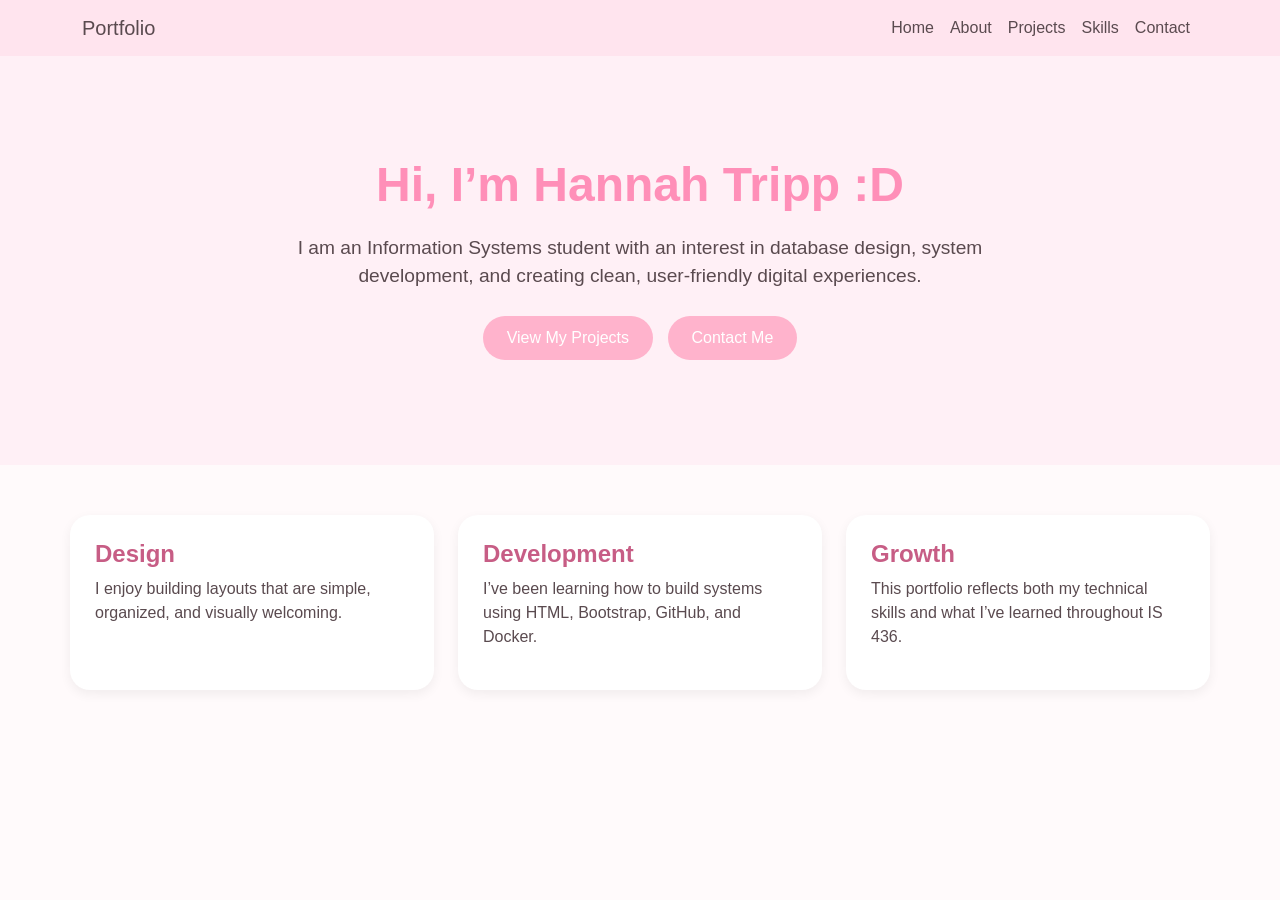
==== index.html @ 29a1f199 "Added files" ====
<!DOCTYPE html>
<html lang="en">
<head>
    <meta charset="UTF-8">
    <meta name="viewport" content="width=device-width, initial-scale=1.0">
    <title>My Portfolio</title>

    <!-- Bootstrap -->
    <link href="https://cdn.jsdelivr.net/npm/bootstrap@5.3.0/dist/css/bootstrap.min.css" rel="stylesheet">

    <!-- Your CSS -->
    <link rel="stylesheet" href="style.css">
</head>

<body>

<!-- NAVBAR -->
<nav class="navbar navbar-expand-lg">
  <div class="container">
    <a class="navbar-brand" href="index.html">Portfolio</a>

    <button class="navbar-toggler" data-bs-toggle="collapse" data-bs-target="#nav">
      <span class="navbar-toggler-icon"></span>
    </button>

    <div class="collapse navbar-collapse" id="nav">
      <ul class="navbar-nav ms-auto">
        <li class="nav-item"><a class="nav-link" href="index.html">Home</a></li>
        <li class="nav-item"><a class="nav-link" href="about.html">About</a></li>
        <li class="nav-item"><a class="nav-link" href="projects.html">Projects</a></li>
        <li class="nav-item"><a class="nav-link" href="skills.html">Skills</a></li>
        <li class="nav-item"><a class="nav-link" href="contact.html">Contact</a></li>
      </ul>
    </div>
  </div>
</nav>

<!-- HOME CONTENT -->
<div class="hero-section">
    <div class="container">
        <h1>Hi, I’m Hannah Tripp :D</h1>
        <p>
            I am an Information Systems student with an interest in database design,
            system development, and creating clean, user-friendly digital experiences.
        </p>

        <a href="projects.html" class="btn btn-pink">View My Projects</a>
        <a href="contact.html" class="btn btn-pink">Contact Me</a>
    </div>
</div>

<div class="container section-space">
    <div class="row g-4">
        <div class="col-md-4">
            <div class="highlight-card">
                <h4>Design</h4>
                <p>I enjoy building layouts that are simple, organized, and visually welcoming.</p>
            </div>
        </div>

        <div class="col-md-4">
            <div class="highlight-card">
                <h4>Development</h4>
                <p>I’ve been learning how to build systems using HTML, Bootstrap, GitHub, and Docker.</p>
            </div>
        </div>

        <div class="col-md-4">
            <div class="highlight-card">
                <h4>Growth</h4>
                <p>This portfolio reflects both my technical skills and what I’ve learned throughout IS 436.</p>
            </div>
        </div>
    </div>
</div>

<!-- Bootstrap JS -->
<script src="https://cdn.jsdelivr.net/npm/bootstrap@5.3.0/dist/js/bootstrap.bundle.min.js"></script>

</body>
</html>
---- style.css ----
body {
    font-family: Arial, sans-serif;
    background-color: #fffafb; /* trying to get a very light cherry blossom */
    color: #5a4a4f;
}

/* NAVBAR */
.navbar {
    background-color: #ffe4ee !important;
}

.navbar-brand,
.nav-link {
    color: #5a4a4f !important;
    font-weight: 500;
}

.nav-link:hover {
    color: #ff9ec4 !important;
}

/* HERO SECTION */
.hero-section {
    background-color: #fff0f6; /* soft pink section */
    padding: 100px 20px;
    text-align: center;
}

.hero-section h1 {
    font-size: 3rem;
    font-weight: bold;
    color: #ff8fb8;
}

.hero-section p {
    font-size: 1.2rem;
    max-width: 700px;
    margin: 20px auto;
}

/* BUTTONS */
.btn-pink {
    background-color: #ffb3cc;
    color: white;
    border: none;
    padding: 10px 24px;
    border-radius: 30px;
    margin: 5px;
}

.btn-pink:hover {
    background-color: #ff99bb;
}

/* CARDS */
.highlight-card {
    background-color: #ffffff;
    border-radius: 20px;
    padding: 25px;
    box-shadow: 0 4px 12px rgba(0,0,0,0.06);
    height: 100%;
}

/* SPACING */
.section-space {
    padding: 50px 0;
}

.highlight-card h4 {
    color: #c75d85;
    font-weight: 600;
}
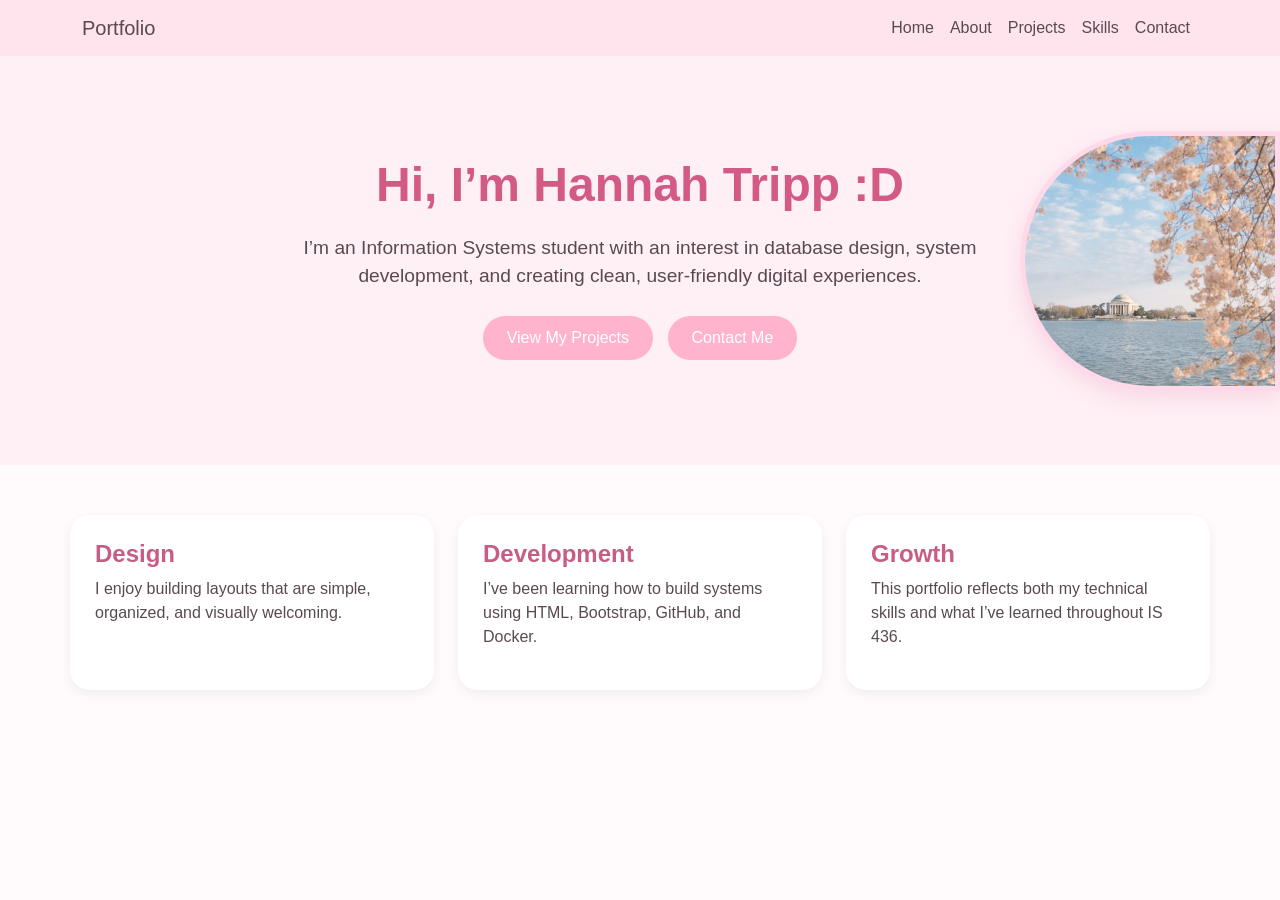
==== commit bf768049: "added updated files" ====
--- a/index.html
+++ b/index.html
@@ -36,16 +36,18 @@
 </nav>
 
 <!-- HOME CONTENT -->
-<div class="hero-section">
-    <div class="container">
+<div class="hero-section home-hero">
+    <div class="container text-center">
         <h1>Hi, I’m Hannah Tripp :D</h1>
         <p>
-            I am an Information Systems student with an interest in database design,
+            I’m an Information Systems student with an interest in database design,
             system development, and creating clean, user-friendly digital experiences.
         </p>
 
         <a href="projects.html" class="btn btn-pink">View My Projects</a>
         <a href="contact.html" class="btn btn-pink">Contact Me</a>
+
+        <img src="images/cherry.jpg" alt="Cherry blossoms near the Tidal Basin" class="side-photo">
     </div>
 </div>
 
--- a/style.css
+++ b/style.css
@@ -29,7 +29,7 @@
 .hero-section h1 {
     font-size: 3rem;
     font-weight: bold;
-    color: #ff8fb8;
+    color: #d45a86;
 }
 
 .hero-section p {
@@ -69,4 +69,36 @@
 .highlight-card h4 {
     color: #c75d85;
     font-weight: 600;
+}
+.about-bg {
+    background-image: linear-gradient(rgba(255, 240, 246, 0.82), rgba(255, 240, 246, 0.82)),
+                      url("./images/dc.jpg") !important;
+    background-size: cover !important;
+    background-position: center !important;
+    background-repeat: no-repeat !important;
+}
+.home-photo {
+    max-width: 280px;
+    width: 100%;
+    border-radius: 35px;
+    border: 6px solid #ffd6e7;
+    box-shadow: 0 8px 20px rgba(212, 90, 134, 0.25);
+}
+.home-hero {
+    position: relative;
+    overflow: hidden;
+}
+
+.side-photo {
+    position: absolute;
+    right: 0;
+    top: 50%;
+    transform: translateY(-50%);
+    width: 260px;
+    height: 260px;
+    object-fit: cover;
+    border-radius: 150px 0 0 150px;
+    opacity: 0.85;
+    border: 5px solid #ffd6e7;
+    box-shadow: 0 8px 20px rgba(212, 90, 134, 0.18);
 }
